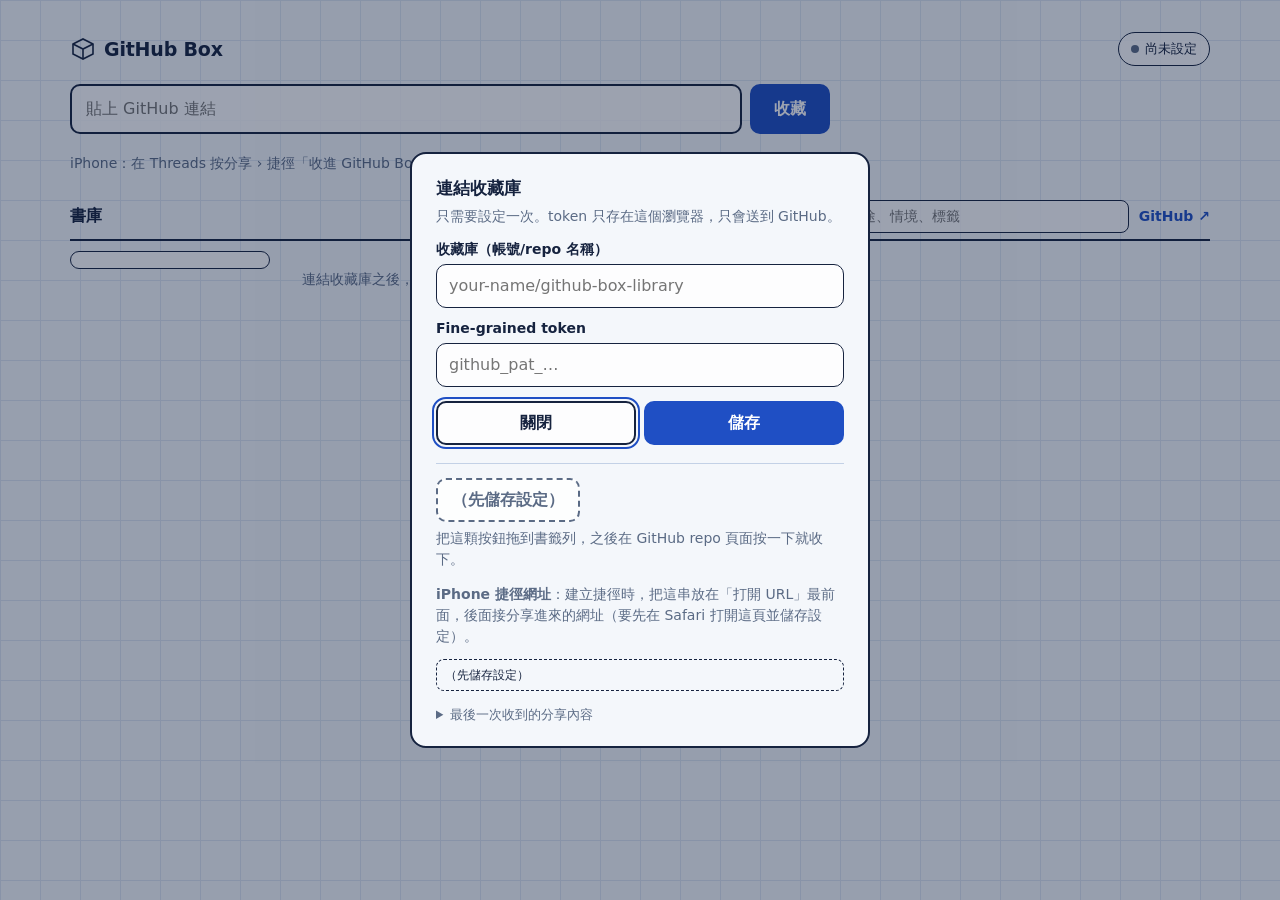
==== web/index.html @ a993d30c "feat: GitHub Box — 基於 RepoBox，新增用途／適用情境／原始出處、相關收藏、試過標記、確認安裝到 Claude Co-Authored-By: Claude Opus 5.5 " ====
<!doctype html>
<html lang="zh-Hant">
<head>
  <meta charset="utf-8">
  <meta name="viewport" content="width=device-width, initial-scale=1, viewport-fit=cover">
  <meta name="referrer" content="no-referrer">
  <title>GitHub Box</title>
  <link rel="manifest" href="manifest.webmanifest">
  <link rel="stylesheet" href="tokens.css">
  <link rel="icon" href="icon.svg" type="image/svg+xml">
  <link rel="icon" href="icon-192.png" sizes="192x192" type="image/png">
  <link rel="apple-touch-icon" href="apple-touch-icon.png">
  <meta name="theme-color" content="#f4f7fb" media="(prefers-color-scheme: light)">
  <meta name="theme-color" content="#0e2f6b" media="(prefers-color-scheme: dark)">
  <style>
    /* One column: the link box on top, the library below; the page itself never scrolls. */
    * { box-sizing: border-box; }
    html, body { height: 100%; }
    body {
      margin: 0; overflow: hidden; color: var(--ink); font: 16px/1.5 var(--sans); background-color: var(--paper);
      /* One soft 40px grid: the dense 8px layer read as noise behind text (user feedback 2026-10-19). */
      background-image: linear-gradient(var(--grid) 1px, transparent 1px), linear-gradient(90deg, var(--grid) 1px, transparent 1px);
      background-size: 40px 40px;
    }
    .sheet {
      height: 100dvh; max-width: 1180px; margin: 0 auto;
      padding: max(14px, env(safe-area-inset-top)) max(20px, env(safe-area-inset-right)) max(14px, env(safe-area-inset-bottom)) max(20px, env(safe-area-inset-left));
      display: flex; flex-direction: column; gap: 16px;
    }
    button, input { font: inherit; color: inherit; }
    :focus-visible { outline: 2px solid var(--cyan); outline-offset: 2px; }

    header { display: flex; align-items: center; justify-content: space-between; }
    .mark { display: flex; align-items: center; gap: 8px; font-weight: 700; font-size: 19px; letter-spacing: -0.01em; }
    .mark svg { width: 26px; height: 26px; }
    .chip {
      display: inline-flex; align-items: center; gap: 6px; max-width: 60%;
      padding: 6px 12px; border: 1.5px solid var(--line); border-radius: 999px;
      background: var(--field); font-size: 13px; cursor: pointer;
    }
    .chip span { overflow: hidden; text-overflow: ellipsis; white-space: nowrap; }
    .chip .dot { width: 8px; height: 8px; border-radius: 50%; background: var(--mute); flex: none; }
    .chip[data-ok="1"] .dot { background: var(--cyan); }

    .btn {
      display: inline-flex; align-items: center; justify-content: center; gap: 8px;
      min-height: 44px; padding: 0 16px; border-radius: 10px; cursor: pointer;
      border: 2px solid var(--line); background: var(--field); font-weight: 600;
    }
    .btn.primary { background: var(--cyan); color: var(--cyan-ink); border-color: var(--cyan); }
    .btn.small { min-height: 36px; padding: 0 12px; font-size: 14px; }
    .btn:active { transform: translateY(1px); }
    #add { display: flex; gap: 8px; }
    #add input { flex: 1; min-width: 0; min-height: 50px; padding: 0 14px; border: 2px solid var(--line);
                 border-radius: 10px; background: var(--field); font-size: 16px; }
    #add .btn { min-height: 50px; padding: 0 22px; }

    /* One status line under the box; it carries the confirm and retry buttons when needed. */
    .status { display: flex; flex-wrap: wrap; align-items: center; gap: 4px 10px; min-height: 36px; margin-top: -6px; font-size: 14px; }
    #status { font-weight: 700; }
    #status:empty, #block-repo:empty { display: none; }
    #block-repo { font-weight: 600; overflow-wrap: anywhere; }
    #hint { color: var(--mute); }
    #hint:empty { display: none; }
    .status[data-state="err"] #status { color: var(--err); }
    .status[data-state="ok"] #status::before { content: "✓ "; }
    .block-actions { display: flex; gap: 8px; }
    .block-actions:empty { display: none; }

    /* Library: a category index beside a card grid (desktop), a swipeable category row above it (phone). */
    .lib { flex: 1; min-height: 0; display: flex; flex-direction: column; gap: 10px; }
    .lib-head { display: flex; justify-content: space-between; align-items: center; gap: 10px; border-bottom: 2px solid var(--line); padding-bottom: 6px; }
    .lib-head h2 { font-size: 16px; margin: 0; }
    .lib-head a { font-size: 14px; color: var(--link); font-weight: 600; text-decoration: none; }
    .lib-note { margin: 0; font-size: 13px; color: var(--err); }
    .lib-note:empty { display: none; }
    .lib-body { flex: 1; min-height: 0; display: flex; flex-direction: column; gap: 12px; }
    .cats { display: flex; gap: 6px; overflow-x: auto; scrollbar-width: none; flex: none; padding-bottom: 2px;
            -webkit-mask-image: linear-gradient(90deg, #000 85%, transparent); mask-image: linear-gradient(90deg, #000 85%, transparent); }
    .cats::-webkit-scrollbar { display: none; }
    .cats button { flex: none; display: flex; align-items: baseline; gap: 6px; border: 1.5px solid var(--line); border-radius: 999px;
                   background: var(--sheet); padding: 3px 12px; font-size: 14px; cursor: pointer; white-space: nowrap; }
    .cats button span { font-size: 12px; color: var(--mute); font-variant-numeric: tabular-nums; }
    .cats button[aria-pressed="true"] { background: var(--cyan); color: var(--cyan-ink); border-color: var(--cyan); font-weight: 600; }
    .cats button[aria-pressed="true"] span { color: inherit; }
    .cats .sep { display: none; }
    /* Scrolls inside the one-screen layout; the scrollbar stays hidden like the rest of the page. */
    #recent { flex: 1; min-height: 0; overflow-y: auto; overscroll-behavior: contain; scrollbar-width: none; padding: 2px 2px 28px;
              display: grid; grid-template-columns: 1fr; gap: 12px; align-content: start; }
    #recent::-webkit-scrollbar { display: none; }
    .card { display: flex; flex-direction: column; gap: 4px; padding: 14px 16px; border: 1.5px solid var(--line); border-radius: 10px;
            background: var(--sheet); color: inherit; text-decoration: none; min-width: 0; }
    .card:hover { border-width: 2px; padding: 13.5px 15.5px; }
    .card .tl { font-size: 17px; font-weight: 700; line-height: 1.35; overflow-wrap: anywhere; }
    .card .rp { font-size: 13px; color: var(--mute); overflow: hidden; text-overflow: ellipsis; white-space: nowrap; }
    .card .bd { display: flex; flex-wrap: wrap; gap: 6px; margin-top: 6px; }
    .card .bd span { font-size: 12px; border: 1px solid var(--rule); border-radius: 4px; padding: 0 7px; color: var(--mute); }
    .card.pending { border-style: dashed; }
    .card.failed { border-color: var(--err); }
    .card.failed .tl { color: var(--err); }
    #recent .empty { color: var(--mute); font-size: 14px; padding: 16px 2px; margin: 0; }
    @media (min-width: 560px) { #recent { grid-template-columns: repeat(2, minmax(0, 1fr)); } }

    dialog {
      width: min(460px, 100%); max-width: 100%; max-height: 92dvh; margin: auto auto 0;
      padding: 18px max(20px, env(safe-area-inset-right)) max(18px, env(safe-area-inset-bottom)) max(20px, env(safe-area-inset-left));
      border: 2px solid var(--line); border-bottom: 0; border-radius: 16px 16px 0 0;
      background: var(--paper); color: var(--ink); overflow: auto;
    }
    dialog::backdrop { background: #0b1a3a66; }
    dialog h2 { font-size: 17px; margin: 0 0 4px; }
    dialog p { margin: 4px 0 12px; font-size: 14px; color: var(--mute); }
    dialog label { display: block; margin: 10px 0 4px; font-size: 14px; font-weight: 600; }
    dialog input { width: 100%; min-height: 44px; padding: 0 12px; border: 1.5px solid var(--line); border-radius: 10px; background: var(--field); }
    .drawer-actions { display: flex; gap: 8px; margin-top: 14px; }
    .drawer-actions .btn { flex: 1; }
    .desk { margin-top: 18px; padding-top: 14px; border-top: 1px solid var(--rule); }
    .desk p { margin: 6px 0 0; }
    @media (pointer: coarse) { .desk { display: none; } }
    a.bm { display: inline-block; padding: 8px 14px; border: 2px dashed var(--line); border-radius: 10px;
           color: inherit; text-decoration: none; font-weight: 600; background: var(--field); cursor: grab; white-space: nowrap; }
    a.bm:not([href]) { cursor: default; color: var(--mute); border-color: var(--mute); }
    @media (min-width: 900px) {
      .sheet { padding-top: 32px; padding-bottom: 28px; gap: 18px; }
      #add, .status { max-width: 760px; }
      .lib-body { flex-direction: row; gap: 28px; }
      .cats { flex-direction: column; overflow-x: hidden; overflow-y: auto; max-height: 100%; width: 200px; gap: 2px; align-self: start; padding: 8px; flex-wrap: nowrap;
              background: var(--sheet); border: 1.5px solid var(--line); border-radius: 10px; -webkit-mask-image: none; mask-image: none; }
      .cats button { justify-content: space-between; border: 0; border-radius: 8px; padding: 6px 10px; background: transparent; }
      .cats button[aria-pressed="true"] { background: var(--cyan); }
      .cats .sep { display: block; height: 1px; background: var(--rule); margin: 8px 4px; }
      #recent { grid-template-columns: repeat(auto-fill, minmax(260px, 1fr)); }
      dialog { margin: auto; border-bottom: 2px solid var(--line); border-radius: 16px; max-height: 86dvh; padding: 22px 24px; }
    }
    .q { flex: 1; min-width: 0; max-width: 320px; margin-left: auto; padding: 5px 10px; font: inherit; font-size: 14px; color: inherit;
         border: 1.5px solid var(--line); border-radius: 8px; background: var(--field); }
    .stats { display: flex; flex-wrap: wrap; gap: 6px; margin-top: 8px; }
    .stats:empty { display: none; }
    .stats span { border: 1.5px solid var(--line); border-radius: 8px; padding: 2px 10px; font-size: 13px; background: var(--sheet); white-space: nowrap; }
    .stats b { font-variant-numeric: tabular-nums; margin-left: 4px; }
    .ios { margin-top: 14px; font-size: 13px; }
    .ios pre { user-select: all; -webkit-user-select: all; padding: 6px 8px; border: 1.5px dashed var(--line); border-radius: 8px; }
    details { margin-top: 14px; font-size: 13px; color: var(--mute); }
    pre { white-space: pre-wrap; word-break: break-all; font-size: 12px; margin: 6px 0 0; }
  </style>
</head>
<body>
  <main class="sheet">
    <header>
      <div class="mark">
        <svg viewBox="0 0 26 26" fill="none" stroke="currentColor" stroke-width="1.6" aria-hidden="true">
          <path d="M3 8l10-5 10 5v10l-10 5-10-5z"/><path d="M3 8l10 5 10-5M13 13v10"/>
        </svg>
        GitHub Box
      </div>
      <button id="conn" class="chip" type="button" aria-haspopup="dialog"><i class="dot"></i><span>尚未設定</span></button>
    </header>

    <form id="add">
      <input id="add-url" placeholder="貼上 GitHub 連結" autocomplete="off" inputmode="url" aria-label="GitHub 連結">
      <button class="btn primary" type="submit">收藏</button>
    </form>
    <div id="block" class="status" data-state="idle" aria-live="polite">
      <span id="status"></span><span id="block-repo"></span><span id="hint">iPhone：在 Threads 按分享 › 捷徑「收進 GitHub Box」。</span>
      <div id="block-actions" class="block-actions"></div>
    </div>

    <section class="lib">
      <div class="lib-head">
        <h2>書庫</h2>
        <input id="q" class="q" type="search" placeholder="搜尋用途、情境、標籤" autocomplete="off" aria-label="搜尋收藏">
        <a id="library" href="#" target="_blank" rel="noopener">GitHub ↗</a>
      </div>
      <div id="stats" class="stats" aria-label="收藏總覽"></div>
      <p id="lib-note" class="lib-note" role="status"></p>
      <div class="lib-body">
        <nav id="cats" class="cats" aria-label="分類"></nav>
        <div id="recent" aria-live="polite"></div>
      </div>
    </section>
  </main>

  <dialog id="drawer" aria-labelledby="drawer-title">
    <h2 id="drawer-title">連結收藏庫</h2>
    <p>只需要設定一次。token 只存在這個瀏覽器，只會送到 GitHub。</p>
    <form id="settings">
      <label for="repo">收藏庫（帳號/repo 名稱）</label>
      <input id="repo" placeholder="your-name/github-box-library" autocomplete="off" autocapitalize="off">
      <label for="token">Fine-grained token</label>
      <input id="token" type="password" autocomplete="off" placeholder="github_pat_…">
      <div class="drawer-actions">
        <button id="drawer-close" class="btn" type="button" autofocus>關閉</button>
        <button class="btn primary" type="submit">儲存</button>
      </div>
    </form>
    <section class="desk" aria-label="電腦書籤">
      <a id="bookmarklet" class="bm" href="#">收進 GitHub Box</a>
      <p>把這顆按鈕拖到書籤列，之後在 GitHub repo 頁面按一下就收下。</p>
    </section>
    <section class="ios" aria-label="iPhone 捷徑">
      <p><b>iPhone 捷徑網址</b>：建立捷徑時，把這串放在「打開 URL」最前面，後面接分享進來的網址（要先在 Safari 打開這頁並儲存設定）。</p>
      <pre id="shortcut-url">（先儲存設定）</pre>
    </section>
    <details>
      <summary>最後一次收到的分享內容</summary>
      <pre id="received">（沒有）</pre>
    </details>
  </dialog>

  <script type="module" src="app.js"></script>
</body>
</html>
---- web/tokens.css ----
/* Shared design tokens for the capture page (index.html) and the reading page (read.html). */
:root {
  --paper: #f4f7fb; --grid: #dbe4f1; --grid-major: #c3d1e6;
  --ink: #16233f; --mute: #5b6b85; --line: #16233f;
  --cyan: #1f4fc4; --cyan-ink: #ffffff; --err: #c0392b; --field: #ffffffcc;
  --sheet: #ffffff; --rule: #c3d1e6; --on-ink: #ffffff; --link: #1f4fc4;
  --sans: system-ui, -apple-system, "Noto Sans TC", "PingFang TC", sans-serif;
  --mono: ui-monospace, "SFMono-Regular", "JetBrains Mono", Menlo, monospace;
  --gutter: max(16px, env(safe-area-inset-left));
}
@media (prefers-color-scheme: dark) {
  :root {
    --paper: #0e2f6b; --grid: #1a3f80; --grid-major: #24508f;
    --ink: #eaf1ff; --mute: #a9bee3; --line: #cfdcf5;
    --cyan: #eaf1ff; --cyan-ink: #0e2f6b; --err: #ffab9e; --field: #0b2758cc;
    --sheet: #0b2758; --rule: #2a5598; --on-ink: #0e2f6b; --link: #9cc2ff;
  }
}
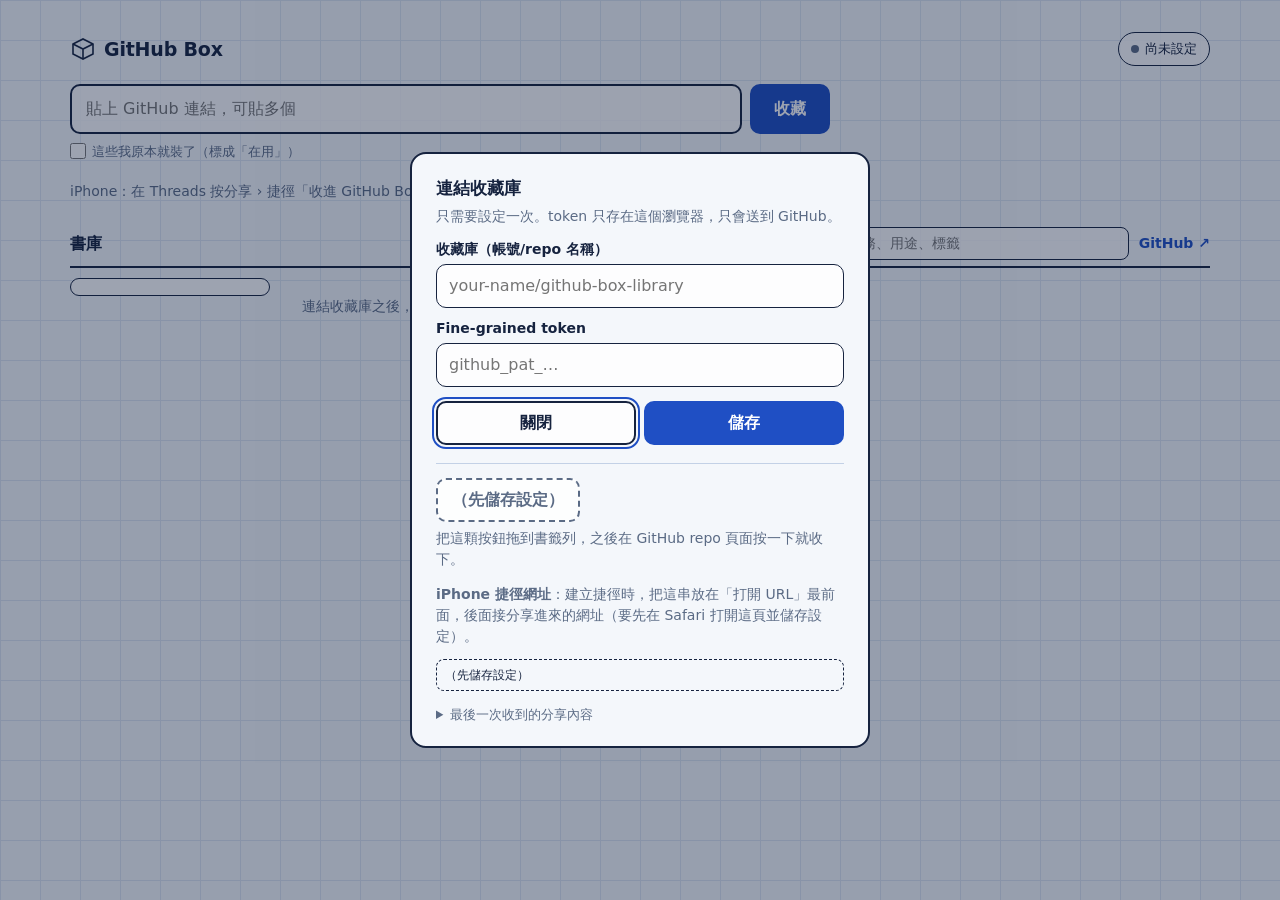
==== commit c1cf5a72: "feat: 融合 find-skill 評估架構（能不能用、活躍度、能力邊界、應用場景、風險、待查證）、可用任務索引、匯入已安裝 repo Co-Authored-By: Claude Opus 5." ====
--- a/web/index.html
+++ b/web/index.html
@@ -134,6 +134,9 @@
     }
     .q { flex: 1; min-width: 0; max-width: 320px; margin-left: auto; padding: 5px 10px; font: inherit; font-size: 14px; color: inherit;
          border: 1.5px solid var(--line); border-radius: 8px; background: var(--field); }
+    #add { flex-wrap: wrap; }
+    .owned { flex-basis: 100%; display: flex; align-items: center; gap: 6px; font-size: 13px; color: var(--mute); }
+    #add .owned input { all: revert; min-height: 0; width: 16px; height: 16px; margin: 0; flex: none; accent-color: var(--link); }
     .stats { display: flex; flex-wrap: wrap; gap: 6px; margin-top: 8px; }
     .stats:empty { display: none; }
     .stats span { border: 1.5px solid var(--line); border-radius: 8px; padding: 2px 10px; font-size: 13px; background: var(--sheet); white-space: nowrap; }
@@ -157,8 +160,9 @@
     </header>
 
     <form id="add">
-      <input id="add-url" placeholder="貼上 GitHub 連結" autocomplete="off" inputmode="url" aria-label="GitHub 連結">
+      <input id="add-url" placeholder="貼上 GitHub 連結，可貼多個" autocomplete="off" inputmode="url" aria-label="GitHub 連結">
       <button class="btn primary" type="submit">收藏</button>
+      <label class="owned"><input id="owned" type="checkbox"> 這些我原本就裝了（標成「在用」）</label>
     </form>
     <div id="block" class="status" data-state="idle" aria-live="polite">
       <span id="status"></span><span id="block-repo"></span><span id="hint">iPhone：在 Threads 按分享 › 捷徑「收進 GitHub Box」。</span>
@@ -168,7 +172,7 @@
     <section class="lib">
       <div class="lib-head">
         <h2>書庫</h2>
-        <input id="q" class="q" type="search" placeholder="搜尋用途、情境、標籤" autocomplete="off" aria-label="搜尋收藏">
+        <input id="q" class="q" type="search" placeholder="搜尋任務、用途、標籤" autocomplete="off" aria-label="搜尋收藏">
         <a id="library" href="#" target="_blank" rel="noopener">GitHub ↗</a>
       </div>
       <div id="stats" class="stats" aria-label="收藏總覽"></div>
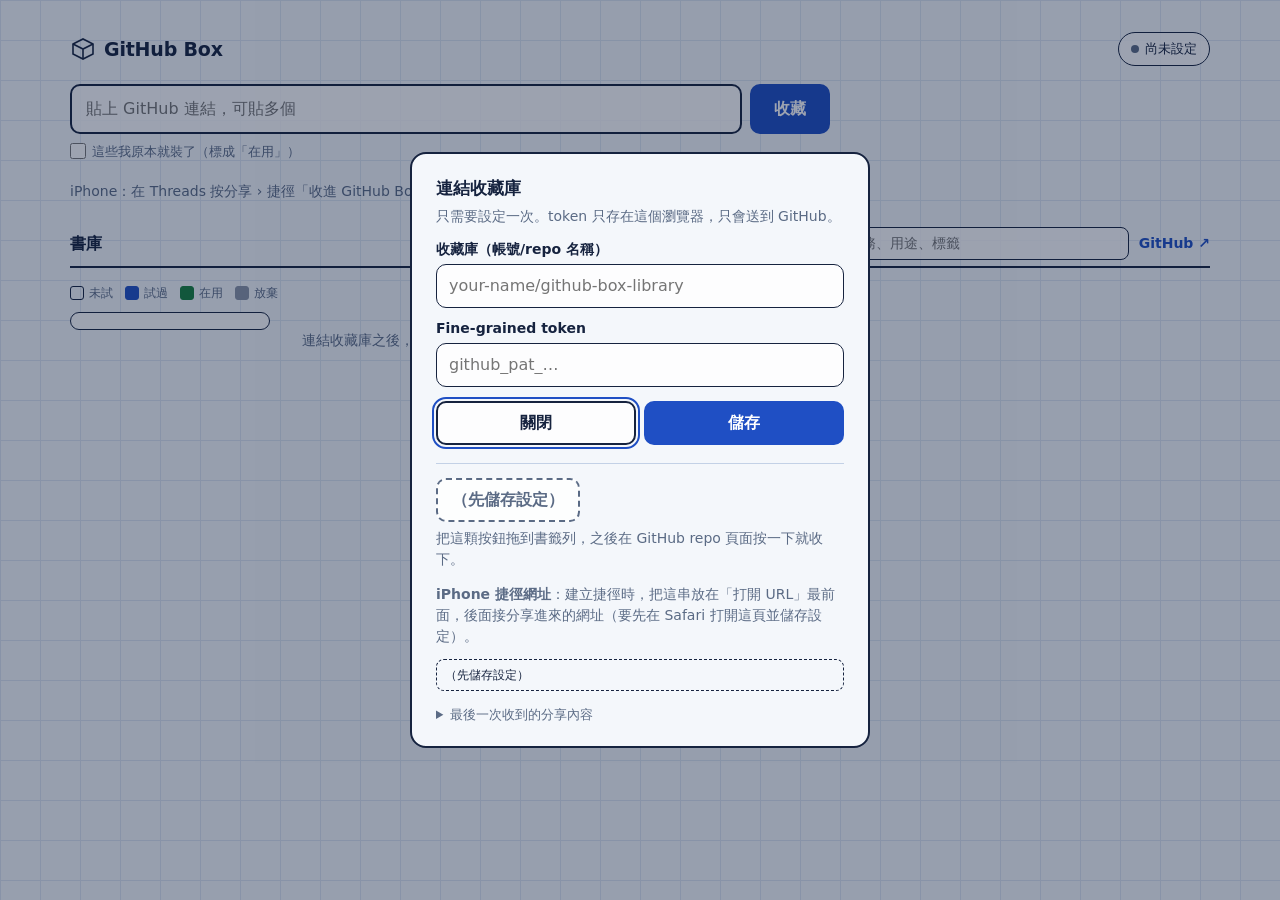
==== commit f9463c21: "feat: 架構圖中文導讀、什麼時候用／怎麼用、三處安裝狀態追蹤、我的標記配色 - 分析新增 diagram_note／diagram_nodes（節點中文與作用）、when_to_use／how_t" ====
--- a/web/index.html
+++ b/web/index.html
@@ -96,6 +96,22 @@
     .card .bd { display: flex; flex-wrap: wrap; gap: 6px; margin-top: 6px; }
     .card .bd span { font-size: 12px; border: 1px solid var(--rule); border-radius: 4px; padding: 0 7px; color: var(--mute); }
     .card.pending { border-style: dashed; }
+    /* 我的標記: a coloured left edge and chip per card; 未試 stays neutral. */
+    .card[data-tried] { border-left-width: 6px; }
+    .card[data-tried]:hover { padding-left: 15.5px; }
+    .card[data-tried="試過"] { border-left-color: var(--m-tried); }
+    .card[data-tried="在用"] { border-left-color: var(--m-using); background: var(--m-using-bg); }
+    .card[data-tried="放棄"] { border-left-color: var(--m-dropped); opacity: .72; }
+    .card .bd span.mark { font-weight: 700; border-color: currentColor; }
+    .card[data-tried="試過"] .bd span.mark { color: var(--m-tried); background: var(--m-tried-bg); }
+    .card[data-tried="在用"] .bd span.mark { color: var(--m-using); background: var(--sheet); }
+    .card[data-tried="放棄"] .bd span.mark { color: var(--m-dropped); background: var(--m-dropped-bg); }
+    .legend { display: flex; gap: 12px; margin: 6px 0 0; font-size: 12px; color: var(--mute); }
+    .legend span { display: inline-flex; align-items: center; gap: 5px; }
+    .legend span::before { content: ""; width: 12px; height: 12px; border-radius: 3px; border: 1.5px solid var(--line); }
+    .legend span[data-tried="試過"]::before { background: var(--m-tried); border-color: var(--m-tried); }
+    .legend span[data-tried="在用"]::before { background: var(--m-using); border-color: var(--m-using); }
+    .legend span[data-tried="放棄"]::before { background: var(--m-dropped); border-color: var(--m-dropped); }
     .card.failed { border-color: var(--err); }
     .card.failed .tl { color: var(--err); }
     #recent .empty { color: var(--mute); font-size: 14px; padding: 16px 2px; margin: 0; }
@@ -176,6 +192,7 @@
         <a id="library" href="#" target="_blank" rel="noopener">GitHub ↗</a>
       </div>
       <div id="stats" class="stats" aria-label="收藏總覽"></div>
+      <p class="legend" aria-label="我的標記顏色"><span data-tried="未試">未試</span><span data-tried="試過">試過</span><span data-tried="在用">在用</span><span data-tried="放棄">放棄</span></p>
       <p id="lib-note" class="lib-note" role="status"></p>
       <div class="lib-body">
         <nav id="cats" class="cats" aria-label="分類"></nav>
--- a/web/tokens.css
+++ b/web/tokens.css
@@ -7,6 +7,9 @@
   --sans: system-ui, -apple-system, "Noto Sans TC", "PingFang TC", sans-serif;
   --mono: ui-monospace, "SFMono-Regular", "JetBrains Mono", Menlo, monospace;
   --gutter: max(16px, env(safe-area-inset-left));
+  /* 我的標記 colours: 試過 / 在用 / 放棄 (未試 stays neutral). */
+  --m-tried: #1f4fc4; --m-using: #17803d; --m-dropped: #8a94a6;
+  --m-tried-bg: #e6eeff; --m-using-bg: #e3f6ea; --m-dropped-bg: #eef0f4;
 }
 @media (prefers-color-scheme: dark) {
   :root {
@@ -14,5 +17,7 @@
     --ink: #eaf1ff; --mute: #a9bee3; --line: #cfdcf5;
     --cyan: #eaf1ff; --cyan-ink: #0e2f6b; --err: #ffab9e; --field: #0b2758cc;
     --sheet: #0b2758; --rule: #2a5598; --on-ink: #0e2f6b; --link: #9cc2ff;
+    --m-tried: #9cc2ff; --m-using: #7ee2a8; --m-dropped: #8fa0bf;
+    --m-tried-bg: #173f85; --m-using-bg: #12503a; --m-dropped-bg: #1b3463;
   }
 }
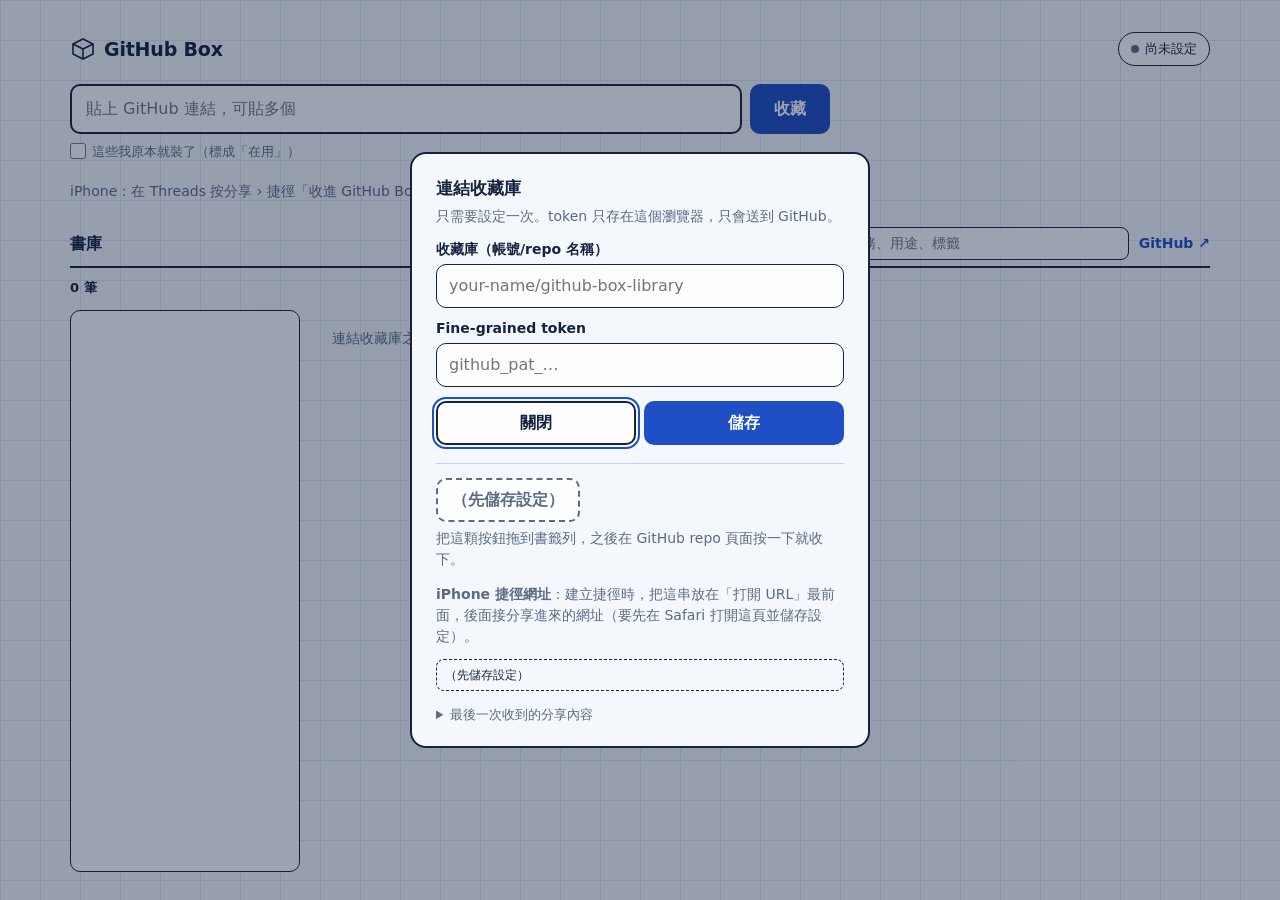
==== commit 66a8b058: "feat: 篩選可疊加（每組一個、各組同時成立）並顯示加上後的筆數；手機版改為搜尋＋篩選面板＋快速篩選列，收藏框收進「＋」，卡片更緊湊 - 統計列改為「N / 總數 筆」＋目前篩選（可 ✕ 移除、清除" ====
--- a/web/index.html
+++ b/web/index.html
@@ -75,15 +75,35 @@
     .lib-note { margin: 0; font-size: 13px; color: var(--err); }
     .lib-note:empty { display: none; }
     .lib-body { flex: 1; min-height: 0; display: flex; flex-direction: column; gap: 12px; }
-    .cats { display: flex; gap: 6px; overflow-x: auto; scrollbar-width: none; flex: none; padding-bottom: 2px;
-            -webkit-mask-image: linear-gradient(90deg, #000 85%, transparent); mask-image: linear-gradient(90deg, #000 85%, transparent); }
-    .cats::-webkit-scrollbar { display: none; }
-    .cats button { flex: none; display: flex; align-items: baseline; gap: 6px; border: 1.5px solid var(--line); border-radius: 999px;
-                   background: var(--sheet); padding: 3px 12px; font-size: 14px; cursor: pointer; white-space: nowrap; }
-    .cats button span { font-size: 12px; color: var(--mute); font-variant-numeric: tabular-nums; }
-    .cats button[aria-pressed="true"] { background: var(--cyan); color: var(--cyan-ink); border-color: var(--cyan); font-weight: 600; }
-    .cats button[aria-pressed="true"] span { color: inherit; }
-    .cats .sep { display: none; }
+    /* Grouped filters: a sidebar on desktop; on phones the same groups live in the bottom sheet. */
+    .cats { display: none; }
+    .fgroup h3 { margin: 0 0 4px; font-size: 11.5px; font-weight: 700; letter-spacing: .08em; color: var(--mute); }
+    .fopts { display: flex; flex-wrap: wrap; gap: 6px; }
+    .fopts button, .active button { display: inline-flex; align-items: baseline; gap: 5px; border: 1.5px solid var(--line); border-radius: 999px;
+      background: var(--sheet); padding: 3px 11px; font-size: 14px; cursor: pointer; white-space: nowrap; }
+    .fopts button span, .active button span { font-size: 12px; color: var(--mute); font-variant-numeric: tabular-nums; }
+    .fopts button[aria-pressed="true"], .active button.on { background: var(--cyan); color: var(--cyan-ink); border-color: var(--cyan); font-weight: 600; }
+    .fopts button[aria-pressed="true"] span { color: inherit; }
+    .fopts button[data-mark]::before { content: ""; width: 9px; height: 9px; border-radius: 2px; align-self: center; border: 1.5px solid var(--line); }
+    .fopts button[data-mark="試過"]::before { background: var(--m-tried); border-color: var(--m-tried); }
+    .fopts button[data-mark="在用"]::before { background: var(--m-using); border-color: var(--m-using); }
+    .fopts button[data-mark="放棄"]::before { background: var(--m-dropped); border-color: var(--m-dropped); }
+    /* Count, then the active filters or quick picks: one line that scrolls sideways on phones. */
+    .active { display: flex; align-items: center; gap: 6px; overflow-x: auto; scrollbar-width: none; flex: none; padding-bottom: 2px; }
+    .active::-webkit-scrollbar { display: none; }
+    .active .count { flex: none; font-size: 13px; font-weight: 700; font-variant-numeric: tabular-nums; margin-right: 2px; }
+    .active button { flex: none; font-size: 13px; padding: 2px 10px; }
+    .active .clear { border: 0; background: none; color: var(--link); font-weight: 600; padding: 2px 4px; }
+    .fbtn { flex: none; display: inline-flex; align-items: center; gap: 6px; border: 1.5px solid var(--line); border-radius: 8px;
+      background: var(--sheet); padding: 5px 12px; font-size: 14px; font-weight: 600; cursor: pointer; }
+    .fbtn span:not(:empty) { min-width: 18px; padding: 0 5px; border-radius: 999px; background: var(--cyan); color: var(--cyan-ink); font-size: 12px; text-align: center; }
+    .sheet-dlg .sheet-head { display: flex; align-items: center; justify-content: space-between; }
+    .sheet-body { display: grid; gap: 14px; margin: 6px 0 14px; }
+    .sheet-dlg .done { width: 100%; position: sticky; bottom: 0; }
+    .linkbtn { border: 0; background: none; color: var(--link); font-weight: 600; cursor: pointer; padding: 4px; }
+    .hbtns { display: flex; gap: 8px; align-items: center; min-width: 0; justify-content: flex-end; }
+    .hbtns #conn { max-width: min(46vw, 280px); }
+    .addbtn { font-weight: 600; flex: none; }
     /* Scrolls inside the one-screen layout; the scrollbar stays hidden like the rest of the page. */
     #recent { flex: 1; min-height: 0; overflow-y: auto; overscroll-behavior: contain; scrollbar-width: none; padding: 2px 2px 28px;
               display: grid; grid-template-columns: 1fr; gap: 12px; align-content: start; }
@@ -106,16 +126,27 @@
     .card[data-tried="試過"] .bd span.mark { color: var(--m-tried); background: var(--m-tried-bg); }
     .card[data-tried="在用"] .bd span.mark { color: var(--m-using); background: var(--sheet); }
     .card[data-tried="放棄"] .bd span.mark { color: var(--m-dropped); background: var(--m-dropped-bg); }
-    .legend { display: flex; gap: 12px; margin: 6px 0 0; font-size: 12px; color: var(--mute); }
-    .legend span { display: inline-flex; align-items: center; gap: 5px; }
-    .legend span::before { content: ""; width: 12px; height: 12px; border-radius: 3px; border: 1.5px solid var(--line); }
-    .legend span[data-tried="試過"]::before { background: var(--m-tried); border-color: var(--m-tried); }
-    .legend span[data-tried="在用"]::before { background: var(--m-using); border-color: var(--m-using); }
-    .legend span[data-tried="放棄"]::before { background: var(--m-dropped); border-color: var(--m-dropped); }
     .card.failed { border-color: var(--err); }
     .card.failed .tl { color: var(--err); }
     #recent .empty { color: var(--mute); font-size: 14px; padding: 16px 2px; margin: 0; }
     @media (min-width: 560px) { #recent { grid-template-columns: repeat(2, minmax(0, 1fr)); } }
+    /* Phones and narrow windows: the add box folds behind ＋, the hint only shows when it has news, cards are tighter. */
+    @media (max-width: 899px) {
+      .sheet { gap: 10px; }
+      #add { display: none; }
+      #add.open { display: flex; }
+      #add:not(.typed) .owned { display: none; }
+      .status[data-state="idle"] { display: none; }
+      .lib-head { border-bottom: 0; padding-bottom: 0; }
+      .lib-head h2, .lib-head #library { display: none; }
+      .q { max-width: none; margin-left: 0; padding: 7px 10px; font-size: 16px; }
+      .card { padding: 11px 13px; gap: 2px; }
+      .card:hover { padding: 10.5px 12.5px; }
+      .card .tl { font-size: 16px; display: -webkit-box; -webkit-line-clamp: 2; -webkit-box-orient: vertical; overflow: hidden; }
+      .card .bd { margin-top: 4px; }
+      .card .bd span:nth-child(n+4) { display: none; }
+      #recent { gap: 8px; }
+    }
 
     dialog {
       width: min(460px, 100%); max-width: 100%; max-height: 92dvh; margin: auto auto 0;
@@ -140,11 +171,13 @@
       .sheet { padding-top: 32px; padding-bottom: 28px; gap: 18px; }
       #add, .status { max-width: 760px; }
       .lib-body { flex-direction: row; gap: 28px; }
-      .cats { flex-direction: column; overflow-x: hidden; overflow-y: auto; max-height: 100%; width: 200px; gap: 2px; align-self: start; padding: 8px; flex-wrap: nowrap;
-              background: var(--sheet); border: 1.5px solid var(--line); border-radius: 10px; -webkit-mask-image: none; mask-image: none; }
-      .cats button { justify-content: space-between; border: 0; border-radius: 8px; padding: 6px 10px; background: transparent; }
-      .cats button[aria-pressed="true"] { background: var(--cyan); }
-      .cats .sep { display: block; height: 1px; background: var(--rule); margin: 8px 4px; }
+      .cats { display: grid; gap: 12px; align-content: start; overflow-y: auto; max-height: 100%; width: 230px; flex: none; padding: 12px;
+              background: var(--sheet); border: 1.5px solid var(--line); border-radius: 10px; scrollbar-width: thin; }
+      .cats .fopts { flex-direction: column; flex-wrap: nowrap; gap: 1px; }
+      .cats .fopts button { justify-content: flex-start; gap: 8px; border: 0; border-radius: 8px; padding: 4px 10px; background: transparent; }
+      .cats .fopts button span { margin-left: auto; }
+      .cats .fopts button[aria-pressed="true"] { background: var(--cyan); }
+      .fbtn, .addbtn { display: none; }
       #recent { grid-template-columns: repeat(auto-fill, minmax(260px, 1fr)); }
       dialog { margin: auto; border-bottom: 2px solid var(--line); border-radius: 16px; max-height: 86dvh; padding: 22px 24px; }
     }
@@ -153,10 +186,6 @@
     #add { flex-wrap: wrap; }
     .owned { flex-basis: 100%; display: flex; align-items: center; gap: 6px; font-size: 13px; color: var(--mute); }
     #add .owned input { all: revert; min-height: 0; width: 16px; height: 16px; margin: 0; flex: none; accent-color: var(--link); }
-    .stats { display: flex; flex-wrap: wrap; gap: 6px; margin-top: 8px; }
-    .stats:empty { display: none; }
-    .stats span { border: 1.5px solid var(--line); border-radius: 8px; padding: 2px 10px; font-size: 13px; background: var(--sheet); white-space: nowrap; }
-    .stats b { font-variant-numeric: tabular-nums; margin-left: 4px; }
     .ios { margin-top: 14px; font-size: 13px; }
     .ios pre { user-select: all; -webkit-user-select: all; padding: 6px 8px; border: 1.5px dashed var(--line); border-radius: 8px; }
     details { margin-top: 14px; font-size: 13px; color: var(--mute); }
@@ -172,7 +201,10 @@
         </svg>
         GitHub Box
       </div>
-      <button id="conn" class="chip" type="button" aria-haspopup="dialog"><i class="dot"></i><span>尚未設定</span></button>
+      <div class="hbtns">
+        <button id="add-open" class="chip addbtn" type="button" aria-controls="add" aria-expanded="false" aria-label="新增收藏">＋ 收藏</button>
+        <button id="conn" class="chip" type="button" aria-haspopup="dialog"><i class="dot"></i><span>尚未設定</span></button>
+      </div>
     </header>
 
     <form id="add">
@@ -189,10 +221,10 @@
       <div class="lib-head">
         <h2>書庫</h2>
         <input id="q" class="q" type="search" placeholder="搜尋任務、用途、標籤" autocomplete="off" aria-label="搜尋收藏">
+        <button id="filter-open" class="fbtn" type="button" aria-haspopup="dialog" aria-controls="filters">篩選<span></span></button>
         <a id="library" href="#" target="_blank" rel="noopener">GitHub ↗</a>
       </div>
-      <div id="stats" class="stats" aria-label="收藏總覽"></div>
-      <p class="legend" aria-label="我的標記顏色"><span data-tried="未試">未試</span><span data-tried="試過">試過</span><span data-tried="在用">在用</span><span data-tried="放棄">放棄</span></p>
+      <div id="active" class="active" aria-label="目前的篩選"></div>
       <p id="lib-note" class="lib-note" role="status"></p>
       <div class="lib-body">
         <nav id="cats" class="cats" aria-label="分類"></nav>
@@ -200,6 +232,13 @@
       </div>
     </section>
   </main>
+
+  <dialog id="filters" class="sheet-dlg" aria-labelledby="filters-title">
+    <div class="sheet-head"><h2 id="filters-title">篩選</h2><button id="sheet-clear" class="linkbtn" type="button">清除全部</button></div>
+    <p>不同組可以疊加，例如「未試」＋「能用」；數字是加上這個條件後的筆數。</p>
+    <div id="sheet-body" class="sheet-body"></div>
+    <button id="sheet-done" class="btn primary done" type="button">顯示</button>
+  </dialog>
 
   <dialog id="drawer" aria-labelledby="drawer-title">
     <h2 id="drawer-title">連結收藏庫</h2>
